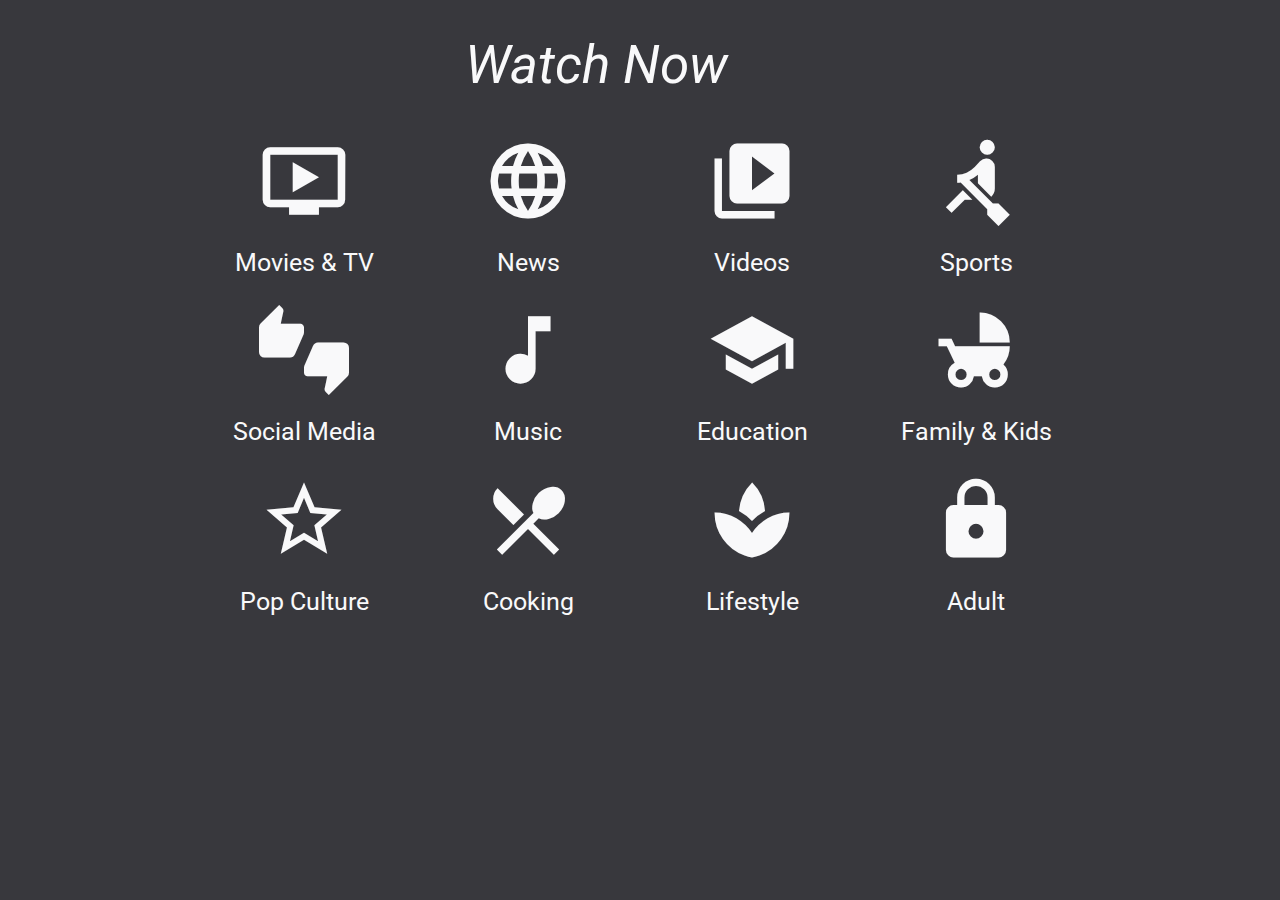
==== index.html @ 6ecfbab0 "landing page outline" ====
<!DOCTYPE html>
  <html>
    <head>
      <!--Import Google Icon Font-->
      <link href="https://fonts.googleapis.com/icon?family=Material+Icons" rel="stylesheet">
      <!--Import materialize.css-->
      <link type="text/css" rel="stylesheet" href="materialize/css/materialize.min.css"  media="screen,projection"/>
      <link rel="stylesheet" type="text/css" href="main.css">
      <link href="https://fonts.googleapis.com/css?family=Roboto" rel="stylesheet">
      <link href="https://fonts.googleapis.com/icon?family=Material+Icons" rel="stylesheet"> 
      <!--Let browser know website is optimized for mobile-->
      <meta name="viewport" content="width=device-width, initial-scale=1.0"/>
    </head>

    <body>
      <div class="container">
        <!-- Page Content goes here -->
        <div class="row">
        <div class="col s12" id="title"><h2>Watch Now</h2></div>
      </div>
      <div class="row">
        <div class="col s3 cat"><i class="large material-icons activator">ondemand_video</i><h5>Movies & TV</h5></div>
        <div class="col s3 cat"><i class="large material-icons">language</i><h5>News</h5></div>
        <div class="col s3 cat"><i class="large material-icons activator">video_library</i><h5>Videos</h5></div>
        <div class="col s3 cat"><i class="large material-icons activator">rowing</i><h5>Sports</h5></div>
      </div>
        <div class="row">
        <div class="col s3 cat"><i class="large material-icons">thumbs_up_down</i><h5>Social Media</h5></div>
        <div class="col s3 cat"><i class="large material-icons">music_note</i><h5>Music</h5></div>
        <div class="col s3 cat"><i class="large material-icons">school</i><h5>Education</h5></div>
        <div class="col s3 cat"><i class="large material-icons">child_friendly</i><h5>Family & Kids</h5></div>
      </div>

        <div class="row">
        <div class="col s3 cat"><i class="large material-icons activator">star_border</i><h5>Pop Culture</h5></div>       
        <div class="col s3 cat"><i class="large material-icons">local_dining</i><h5>Cooking</h5></div>
        <div class="col s3 cat"><i class="large material-icons">spa</i><h5>Lifestyle</h5></div>
        <div class="col s3 cat"><i class="large material-icons">lock</i><h5>Adult</h5></div>     
        </div>

      </div>
      <!--JavaScript at end of body for optimized loading-->
      <script type="text/javascript" src="js/materialize.min.js"></script>
    </body>
  </html>
---- main.css ----
body {
  background-color: #38383d;
  color: #f9f9fa;
  font-family: 'Roboto', sans-serif;
}

h2 {
  margin-left: 30%;
  font-style: italic;
}

.cat {
	text-align: center;
}
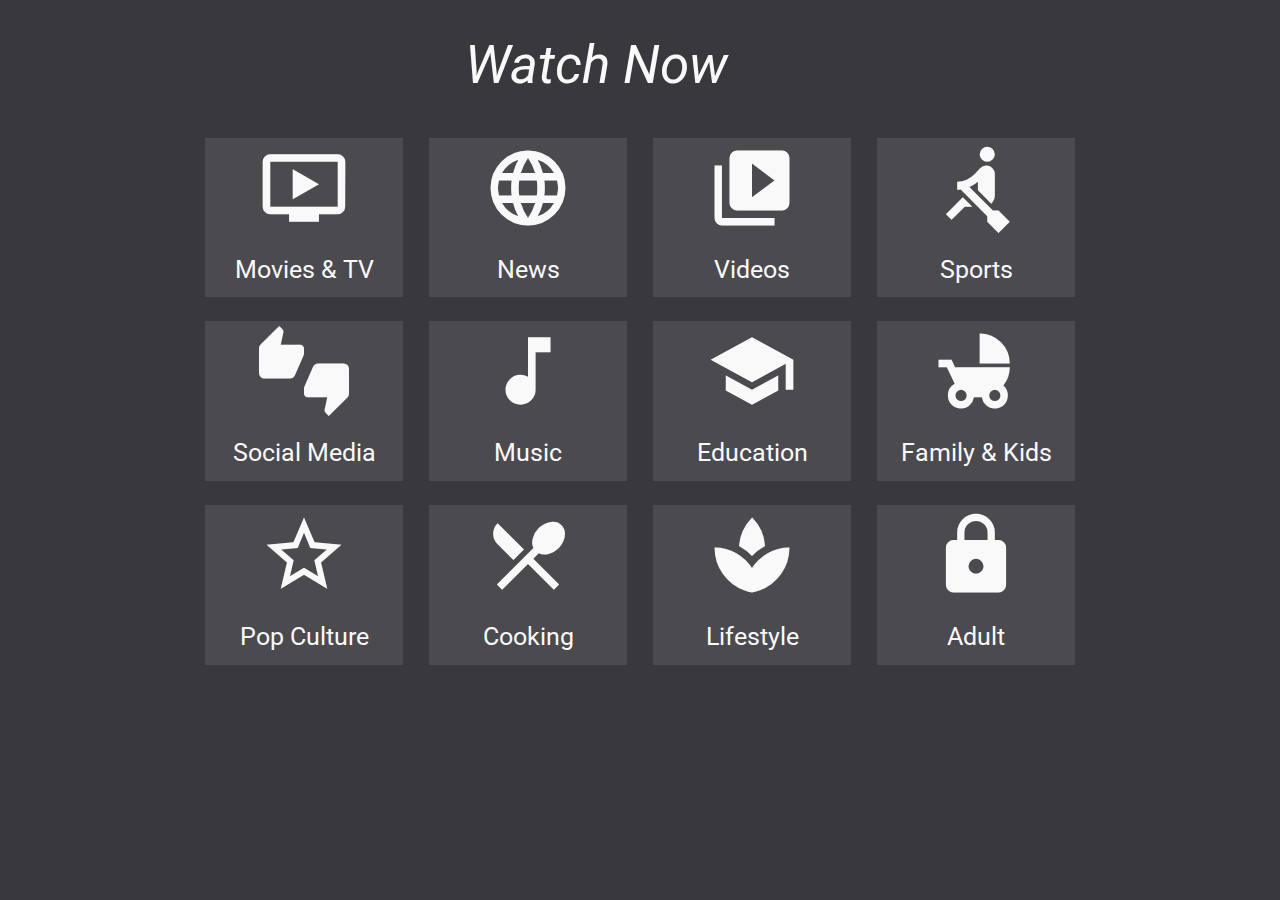
==== commit 7380282e: "Updates" ====
--- a/index.html
+++ b/index.html
@@ -20,23 +20,23 @@
         <div class="col s12" id="title"><h2>Watch Now</h2></div>
       </div>
       <div class="row">
-        <div class="col s3 cat"><i class="large material-icons activator">ondemand_video</i><h5>Movies & TV</h5></div>
-        <div class="col s3 cat"><i class="large material-icons">language</i><h5>News</h5></div>
-        <div class="col s3 cat"><i class="large material-icons activator">video_library</i><h5>Videos</h5></div>
-        <div class="col s3 cat"><i class="large material-icons activator">rowing</i><h5>Sports</h5></div>
+        <div class="col s3 cat"><div class="tile"><i class="large material-icons activator">ondemand_video</i><h5>Movies & TV</h5></div></div>
+        <div class="col s3 cat"><div class="tile"><i class="large material-icons">language</i><h5>News</h5></div></div>
+        <div class="col s3 cat"><div class="tile"><i class="large material-icons activator">video_library</i><h5>Videos</h5></div></div>
+        <div class="col s3 cat"><div class="tile"><i class="large material-icons activator">rowing</i><h5>Sports</h5></div></div>
       </div>
         <div class="row">
-        <div class="col s3 cat"><i class="large material-icons">thumbs_up_down</i><h5>Social Media</h5></div>
-        <div class="col s3 cat"><i class="large material-icons">music_note</i><h5>Music</h5></div>
-        <div class="col s3 cat"><i class="large material-icons">school</i><h5>Education</h5></div>
-        <div class="col s3 cat"><i class="large material-icons">child_friendly</i><h5>Family & Kids</h5></div>
+        <div class="col s3 cat"><div class="tile"><i class="large material-icons">thumbs_up_down</i><h5>Social Media</h5></div></div>
+        <div class="col s3 cat"><div class="tile"><i class="large material-icons">music_note</i><h5>Music</h5></div></div>
+        <div class="col s3 cat"><div class="tile"><i class="large material-icons">school</i><h5>Education</h5></div></div>
+        <div class="col s3 cat"><div class="tile"><i class="large material-icons">child_friendly</i><h5>Family & Kids</h5></div></div>
       </div>
 
         <div class="row">
-        <div class="col s3 cat"><i class="large material-icons activator">star_border</i><h5>Pop Culture</h5></div>       
-        <div class="col s3 cat"><i class="large material-icons">local_dining</i><h5>Cooking</h5></div>
-        <div class="col s3 cat"><i class="large material-icons">spa</i><h5>Lifestyle</h5></div>
-        <div class="col s3 cat"><i class="large material-icons">lock</i><h5>Adult</h5></div>     
+        <div class="col s3 cat"><div class="tile"><i class="large material-icons activator">star_border</i><h5>Pop Culture</h5></div></div>       
+        <div class="col s3 cat"><div class="tile"><i class="large material-icons">local_dining</i><h5>Cooking</h5></div></div>
+        <div class="col s3 cat"><div class="tile"><i class="large material-icons">spa</i><h5>Lifestyle</h5></div></div>
+        <div class="col s3 cat"><div class="tile"><i class="large material-icons">lock</i><h5>Adult</h5></div></div>     
         </div>
 
       </div>
--- a/main.css
+++ b/main.css
@@ -11,4 +11,15 @@
 
 .cat {
 	text-align: center;
+}
+
+.tile {
+	margin: 2px;
+	padding-bottom: 5px;
+	padding-top: 5px;
+	background-color: #4a4a4f;
+}
+
+.tile2 {
+	padding: 7%;
 }